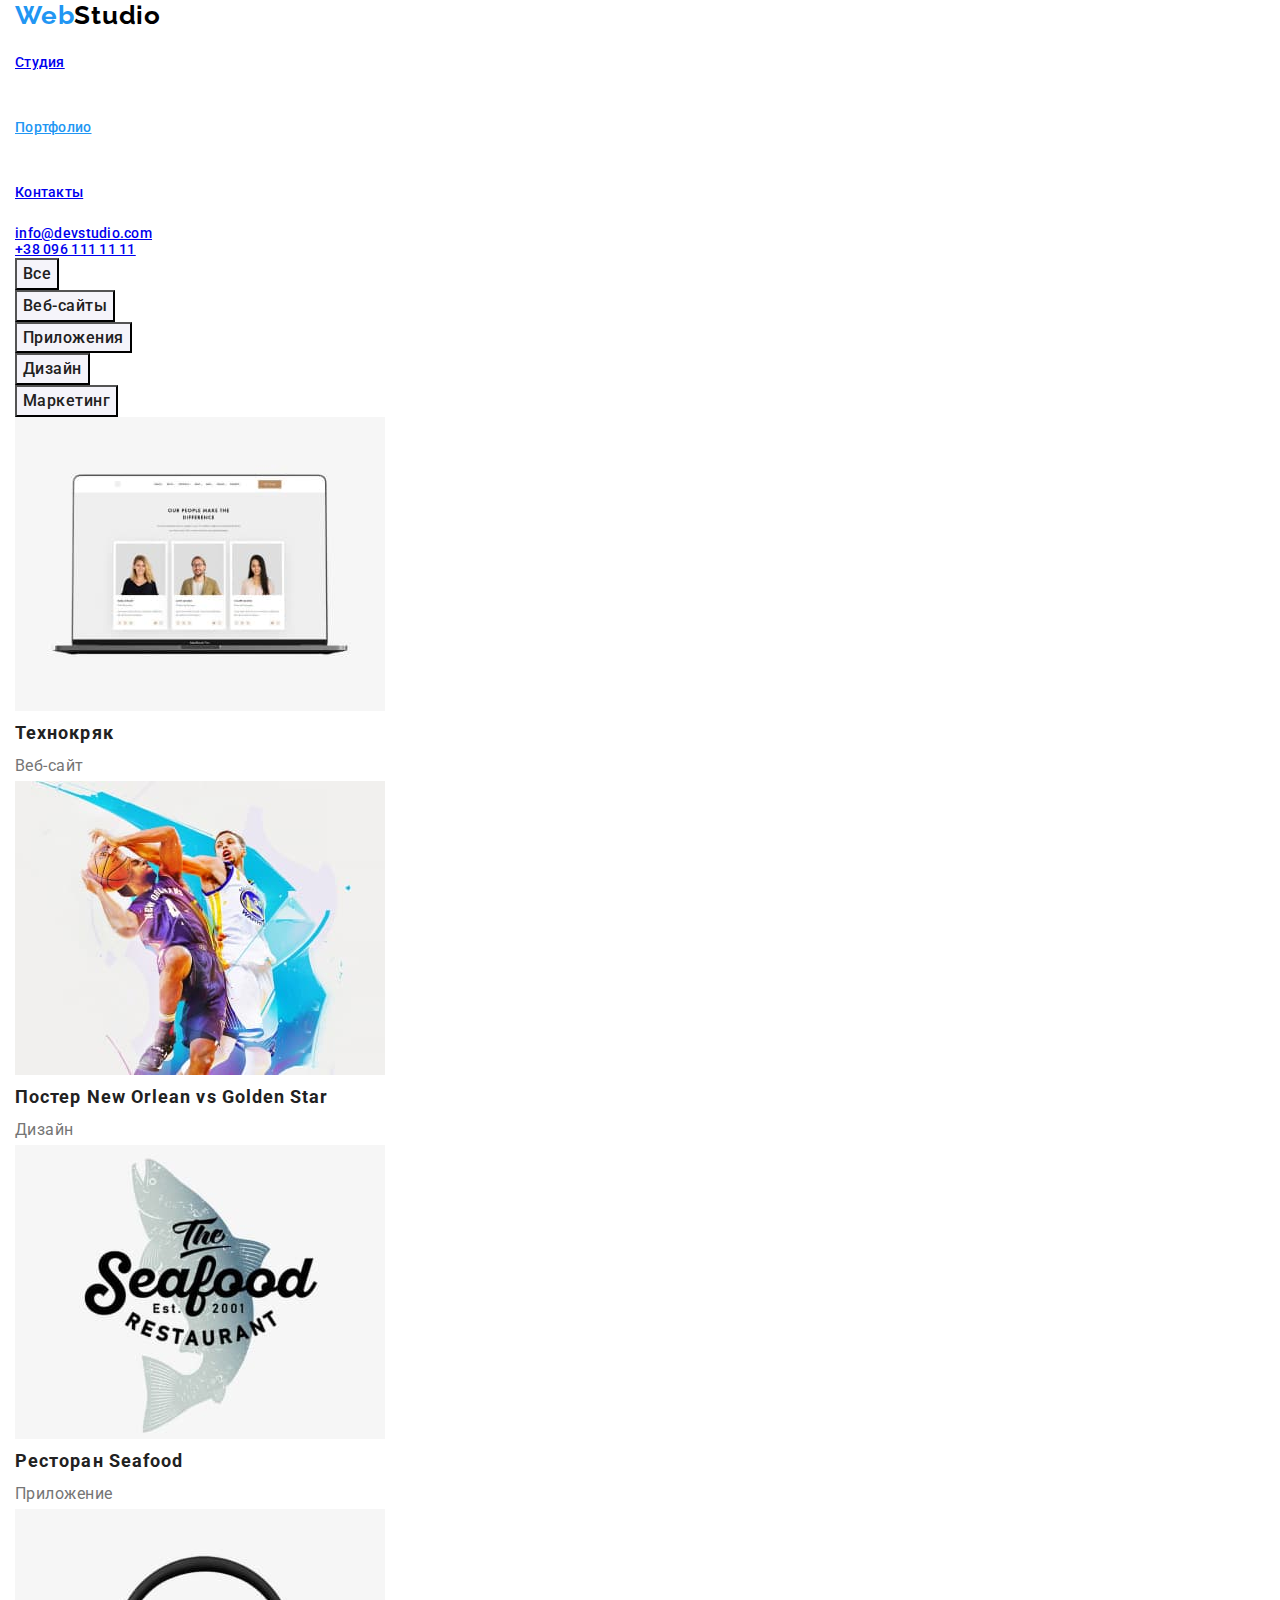
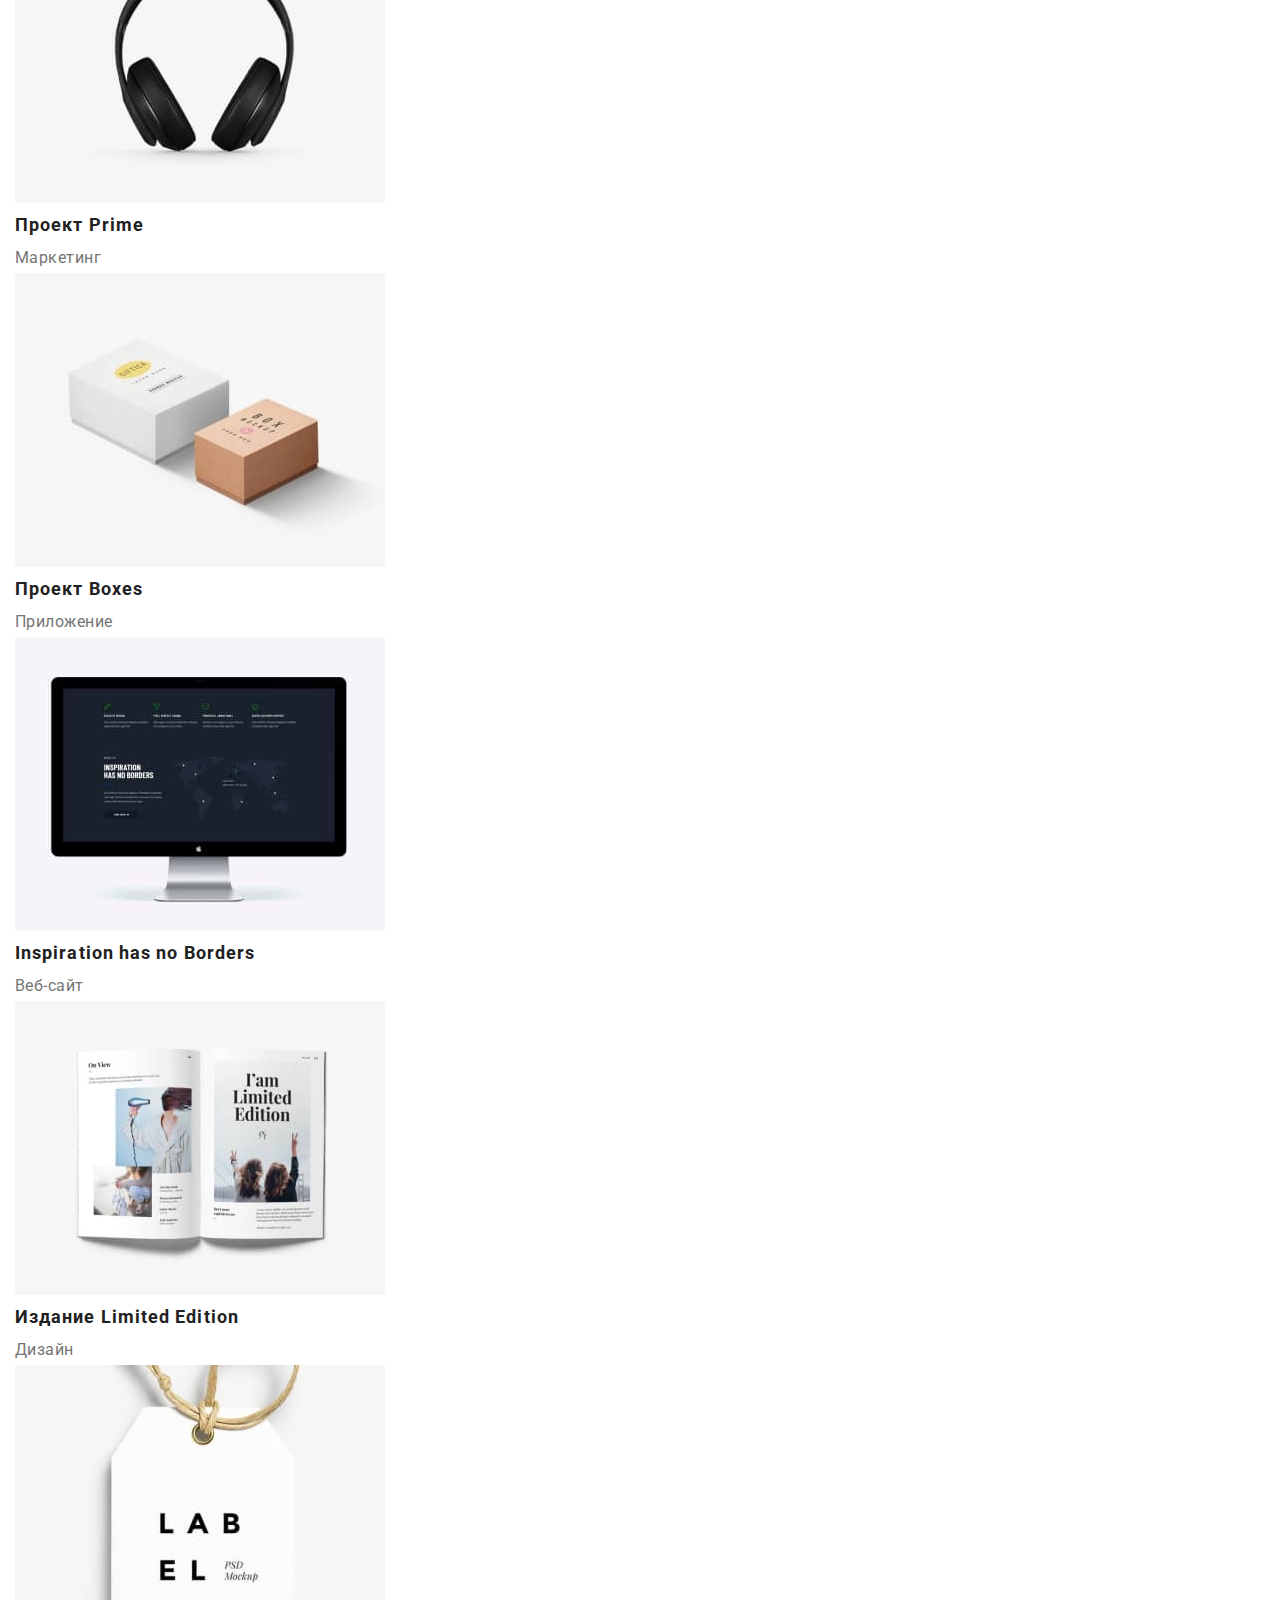
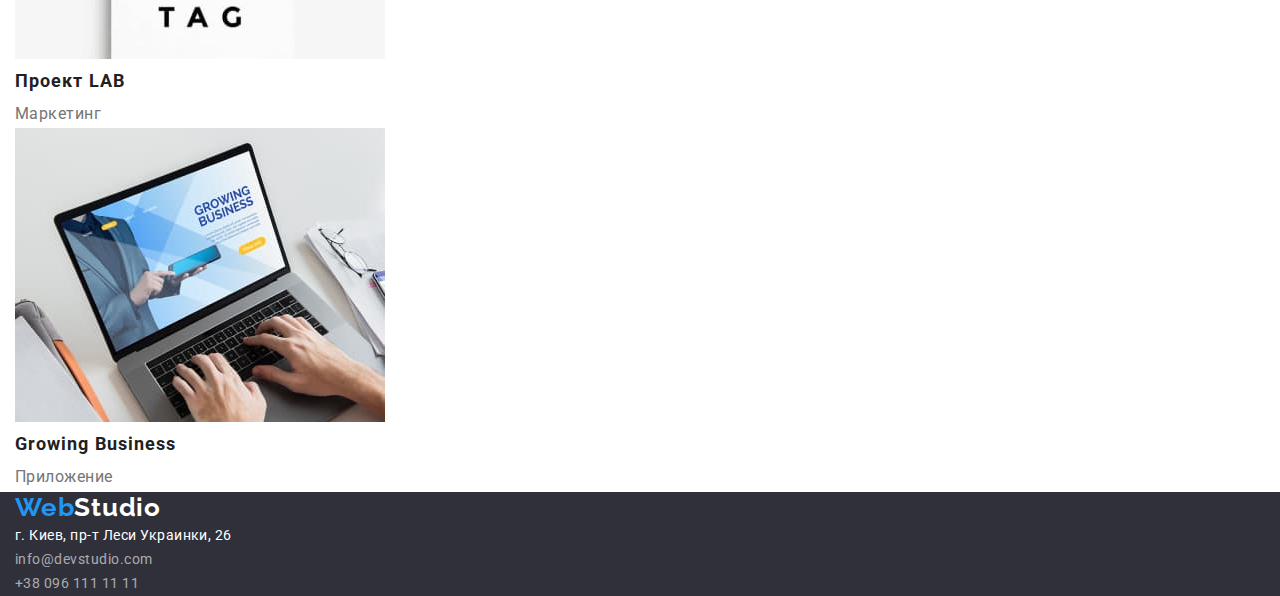
==== portfolio.html @ e5a917db "Початок" ====
<!DOCTYPE html>
<html lang="ru">

<head>
    <meta charset="UTF-8">
    <meta name="viewport" content="width=device-width, initial-scale=1.0">
    <title>Portfolio</title>
    <link rel="preconnect" href="https://fonts.gstatic.com">
    <link href="https://fonts.googleapis.com/css2?family=Raleway:wght@700&family=Roboto:wght@400;500;700;900&display=swap" 
          rel="stylesheet">
    <link rel="stylesheet" href="./css/normalize.css">
    <link rel="stylesheet" href="./css/main.css">
    <link rel="stylesheet" href="./css/style.css">
</head>

<body>
    <header>
        <div class="container">
            <nav>
                <a class="logo" href="./index.html">Web<span class="logo-black">Studio</span></a>
                <ul>
                    <li>
                        <a class="header-nav" href="./index.html">Студия</a>
                    </li>
                    <li>
                        <a class="header-nav current" href="./portfolio.html">Портфолио</a>
                    </li>
                    <li>
                        <a class="header-nav" href="#">Контакты</a>
                    </li>
                </ul>
            </nav>
            <ul>
                <li>
                    <a class="header-contacts" href="mailto:info@devstudio.com">info@devstudio.com</a>
                </li>
                <li>
                    <a class="header-contacts" href="tel:+380961111111">+38 096 111 11 11</a>
                </li>
            </ul>
        </div>
    </header>

    <main>
        <section>
            <div class="container">
                <h1 class="visually-hidden">Реалізовані проєкти</h1>
                <ul>
                    <li>
                        <button class="button-portfolio">Все</button>
                    </li>
                    <li>
                        <button class="button-portfolio">Веб-сайты</button>
                    </li>
                    <li>
                        <button class="button-portfolio">Приложения</button>
                    </li>
                    <li>
                        <button class="button-portfolio">Дизайн</button>
                    </li>
                    <li>
                        <button class="button-portfolio">Маркетинг</button>
                    </li>
                </ul>
                <ul class="projects">
                    <li>
                        <a href="#">
                            <img src="./images/portfolio-technokrjak.jpg" alt="Лептоп" width="370">
                            <h2>Технокряк</h2>
                            <p>Веб-сайт</p>
                        </a>
                    </li>
                    <li>
                        <a href="#">
                            <img src="./images/portfolio-poster.jpg" alt="Баскетболісти" width="370">
                            <h2>Постер New Orlean vs Golden Star</h2>
                            <p>Дизайн</p>
                        </a>
                    </li>
                    <li>
                        <a href="#">
                            <img src="./images/portfolio-restoran.jpg" alt="Ресторан" width="370">
                            <h2>Ресторан Seafood</h2>
                            <p>Приложение</p>
                        </a>
                    </li>
                    <li>
                        <a href="#">
                            <img src="./images/portfolio-prime.jpg" alt="Навушники" width="370">
                            <h2>Проект Prime</h2>
                            <p>Маркетинг</p>
                        </a>
                    </li>
                    <li>
                        <a href="#">
                            <img src="./images/portfolio-boxes.jpg" alt="Коробки" width="370">
                            <h2>Проект Boxes</h2>
                            <p>Приложение</p>
                        </a>
                    </li>
                    <li>
                        <a href="#">
                            <img src="./images/portfolio-inspiration.jpg" alt="Монітор" width="370">
                            <h2>Inspiration has no Borders</h2>
                            <p>Веб-сайт</p>
                        </a>
                    </li>
                    <li>
                        <a href="#">
                            <img src="./images/portfolio-limited.jpg" alt="Книга" width="370">
                            <h2>Издание Limited Edition</h2>
                            <p>Дизайн</p>
                        </a>
                    </li>
                    <li>
                        <a href="#">
                            <img src="./images/portfolio-LAB.jpg" alt="Бірка" width="370">
                            <h2>Проект LAB</h2>
                            <p>Маркетинг</p>
                        </a>
                    </li>
                    <li>
                        <a href="#">
                            <img src="./images/portfolio-growing.jpg" alt="Ноутбук" width="370">
                            <h2>Growing Business</h2>
                            <p>Приложение</p>
                        </a>
                    </li>
                </ul>
            </div>
        </section>
    </main>

    <footer>
        <div class="container">
            <a class="logo" href="./index.html">Web<span class="logo-white">Studio</span></a>
            <address>
                г. Киев, пр-т Леси Украинки, 26
                <ul>
                    <li>
                        <a class="footer-contacts" href="mailto:info@devstudio.com">info@devstudio.com</a>
                    </li>
                    <li>
                        <a class="footer-contacts" href="tel:+380961111111">+38 096 111 11 11</a>
                    </li>
                </ul>
            </address>
        </div>
    </footer>
    </body>
    
    </html>
---- css/main.css ----
:root {
  --white: #ffffff;
  --black: #000000;
  --blue: #2196f3;

  --black-text: #212121;
  --grey-text: #757575;
  --grey-text-op60: rgba(255, 255, 255, 0.6);

  --background-dark: #2f303a;
  --background-light: #f5f4fa;
}

body {
  background-color: var(--white);
  color: var(--black-text);

  font-family: "Roboto", sans-serif;
  letter-spacing: 0.03em;
}

h1 {
  color: var(--white);

  font-weight: 900;
  font-size: 44px;
  line-height: 1.36;
  text-align: center;
  letter-spacing: 0.06em;
  text-transform: uppercase;
  padding-top: 200px;
}

h2 {
  font-weight: 700;
  font-size: 36px;
  line-height: 1.17;
}

p {
  font-weight: 400;
  color: var(--grey-text);
}

header {
  font-weight: 500;
  font-size: 14px;
  line-height: 1.14;
  letter-spacing: 0.02em;
}

footer {
  background-color: var(--background-dark);
  color: var(--white);

  font-weight: 400;
  font-size: 14px;
  line-height: 1.71;
}

.logo {
  font-family: "Raleway", sans-serif;
  font-weight: 700;
  font-size: 26px;
  line-height: 1.19;
  letter-spacing: 0.03em;
  text-decoration: none;

  color: var(--blue);
}

.logo-white {
  color: var(--white);
}

.logo-black {
  color: var(--black);
}

.container,
.container-header,
.container-hero {
  width: 1200px;
  padding: 0 15px;
}

.container-header,
.activity,
.benefits,
.header-nav,
.list-nav,
.header-contacts {
  display: flex;
}

.header-nav {
  padding-top: 24px;
  padding-bottom: 25px;
}

.list-nav {
  margin-left: 93px;
}

.list-nav li {
  margin-right: 50px;
}

.list-nav li:last-child {
  margin-right: 0px;
}

.container-header,
.header-nav {
  justify-content: space-between;
  align-items: center;
}

.header-nav li a {
  text-decoration: none;
  color: inherit;
}

.header-nav li a:hover,
.header-nav li a:focus,
.header-contacts a:hover,
.header-contacts a:focus {
  color: var(--blue);
}

.header-contacts a {
  text-decoration: none;
  color: var(--grey-text);
}

.footer-contacts {
  text-decoration: none;
  color: var(--grey-text-op60);
}

.header-contacts li:last-child {
  margin-left: 50px;
}

.section-light {
  background-color: var(--background-light);
}

.section-dark {
  background-color: var(--background-dark);
  padding: 200 auto;
}

.container .logo {
  margin-top: 60px;
  margin-bottom: 20px;
}

.current {
  color: var(--blue);
}

.visually-hidden {
  position: absolute;
  width: 1px;
  height: 1px;
  margin: -1px;
  border: 0;
  padding: 0;
  white-space: nowrap;
  clip-path: inset(100%);
  clip: rect(0 0 0 0);
  overflow: hidden;
}
---- css/style.css ----
.button-index {
  background-color: var(--blue);
  color: var(--white);
  border-radius: 4px;

  display: inline-block;
  padding: 10px 32px;

  font-family: inherit;
  font-weight: 700;
  font-size: 16px;
  line-height: 1.87;
  letter-spacing: 0.06em;
  text-decoration: none;
  text-align: center;

  margin-top: 30px;
  margin-bottom: 200px;
}

.button-portfolio {
  background-color: var(--background-light);
  color: inherit;

  font-family: inherit;
  font-weight: 500;
  font-size: 16px;
  line-height: 1.62;
  letter-spacing: 0.03em;
}

.button-portfolio:hover,
.button-portfolio:focus {
  background-color: var(--blue);
  color: var(--white);
}

.benefits {
  margin-top: 94px;
  margin-bottom: 94px;
}

.benefits h3 {
  font-weight: 700;
  font-size: 14px;
  line-height: 1.14;
  text-transform: uppercase;
  margin-bottom: 10px;
}

.benefits p {
  font-size: 14px;
  line-height: 1.71;
}

.team h3 {
  font-weight: 500;
  font-size: 16px;
  line-height: 1.19;
}

.team p {
  font-size: 16px;
  line-height: 1.19;
}

.projects h2 {
  color: var(--black-text);
  font-size: 18px;
  line-height: 2;
  letter-spacing: 0.06em;
}

.projects p {
  font-size: 16px;
  line-height: 1.87;
}

.projects a {
  text-decoration: none;
}

.container-hero,
.container > h2 {
  text-align: center;
}

.container > h2 {
  margin-bottom: 50px;
}
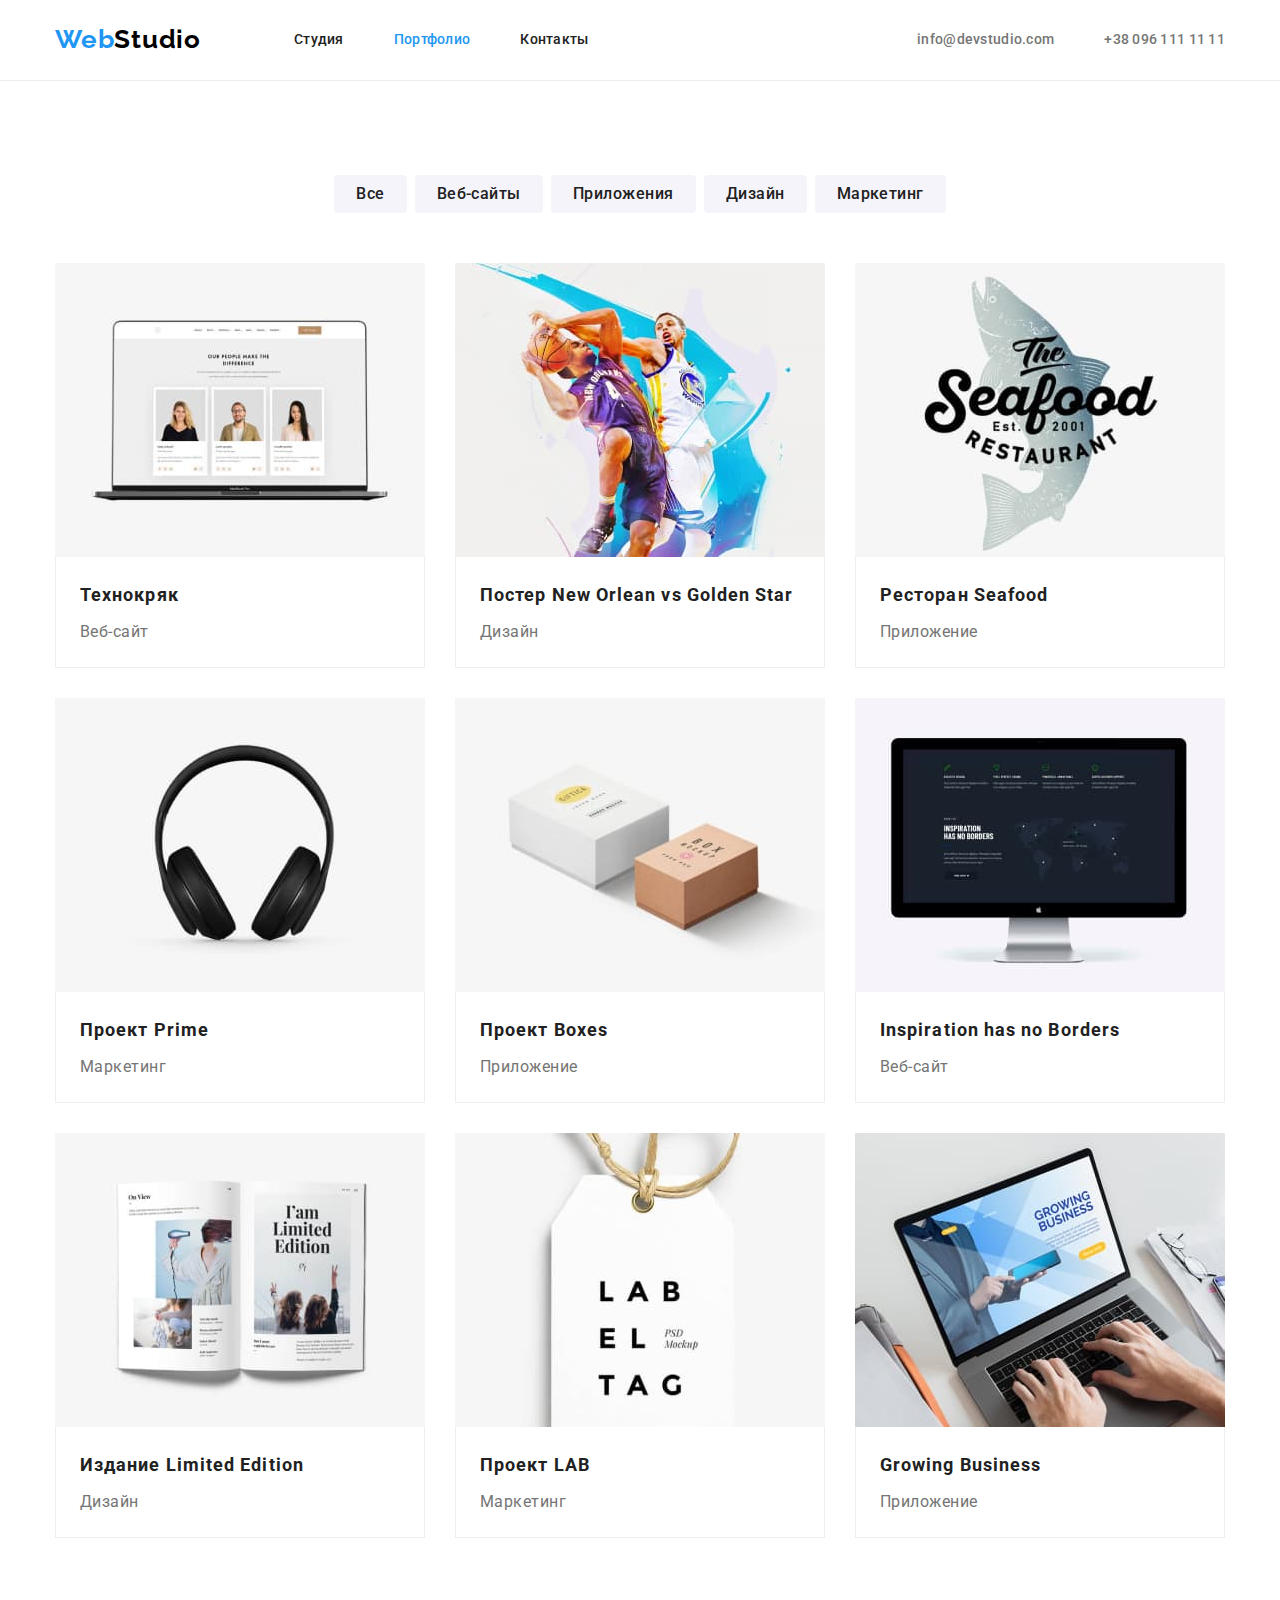
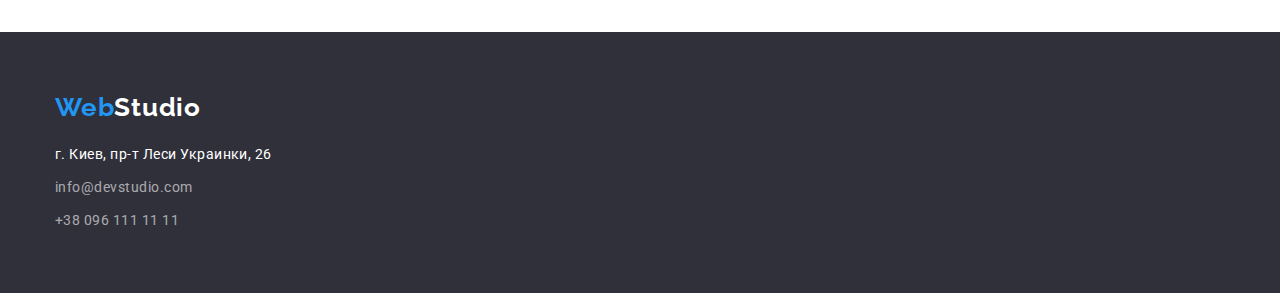
==== commit e16762fc: "Додає геометрію використовуючи Flexbox" ====
--- a/portfolio.html
+++ b/portfolio.html
@@ -16,28 +16,31 @@
 <body>
     <header>
         <div class="container">
-            <nav>
-                <a class="logo" href="./index.html">Web<span class="logo-black">Studio</span></a>
-                <ul>
-                    <li>
-                        <a class="header-nav" href="./index.html">Студия</a>
-                    </li>
-                    <li>
-                        <a class="header-nav current" href="./portfolio.html">Портфолио</a>
-                    </li>
-                    <li>
-                        <a class="header-nav" href="#">Контакты</a>
+            <div class="header">
+                <nav class="header-nav">
+                    <a class="logo" href="./index.html">Web<span class="logo-black">Studio</span></a>
+                    <ul class="list-nav">
+                        <li>
+                            <a href="./index.html">Студия</a>
+                        </li>
+                        <li>
+                            <a class="current" href="./portfolio.html">Портфолио</a>
+                        </li>
+                        <li>
+                            <a href="#">Контакты</a>
+                        </li>
+                    </ul>
+                </nav>
+    
+                <ul class="header-contacts">
+                    <li>
+                        <a href="mailto:info@devstudio.com">info@devstudio.com</a>
+                    </li>
+                    <li>
+                        <a href="tel:+380961111111">+38 096 111 11 11</a>
                     </li>
                 </ul>
-            </nav>
-            <ul>
-                <li>
-                    <a class="header-contacts" href="mailto:info@devstudio.com">info@devstudio.com</a>
-                </li>
-                <li>
-                    <a class="header-contacts" href="tel:+380961111111">+38 096 111 11 11</a>
-                </li>
-            </ul>
+            </div>
         </div>
     </header>
 
@@ -45,7 +48,7 @@
         <section>
             <div class="container">
                 <h1 class="visually-hidden">Реалізовані проєкти</h1>
-                <ul>
+                <ul class="button-list">
                     <li>
                         <button class="button-portfolio">Все</button>
                     </li>
@@ -62,68 +65,131 @@
                         <button class="button-portfolio">Маркетинг</button>
                     </li>
                 </ul>
+                
                 <ul class="projects">
-                    <li>
-                        <a href="#">
-                            <img src="./images/portfolio-technokrjak.jpg" alt="Лептоп" width="370">
-                            <h2>Технокряк</h2>
-                            <p>Веб-сайт</p>
-                        </a>
-                    </li>
-                    <li>
-                        <a href="#">
-                            <img src="./images/portfolio-poster.jpg" alt="Баскетболісти" width="370">
-                            <h2>Постер New Orlean vs Golden Star</h2>
-                            <p>Дизайн</p>
-                        </a>
-                    </li>
-                    <li>
-                        <a href="#">
-                            <img src="./images/portfolio-restoran.jpg" alt="Ресторан" width="370">
-                            <h2>Ресторан Seafood</h2>
-                            <p>Приложение</p>
-                        </a>
-                    </li>
-                    <li>
-                        <a href="#">
-                            <img src="./images/portfolio-prime.jpg" alt="Навушники" width="370">
-                            <h2>Проект Prime</h2>
-                            <p>Маркетинг</p>
-                        </a>
-                    </li>
-                    <li>
-                        <a href="#">
-                            <img src="./images/portfolio-boxes.jpg" alt="Коробки" width="370">
-                            <h2>Проект Boxes</h2>
-                            <p>Приложение</p>
-                        </a>
-                    </li>
-                    <li>
-                        <a href="#">
-                            <img src="./images/portfolio-inspiration.jpg" alt="Монітор" width="370">
-                            <h2>Inspiration has no Borders</h2>
-                            <p>Веб-сайт</p>
-                        </a>
-                    </li>
-                    <li>
-                        <a href="#">
-                            <img src="./images/portfolio-limited.jpg" alt="Книга" width="370">
-                            <h2>Издание Limited Edition</h2>
-                            <p>Дизайн</p>
-                        </a>
-                    </li>
-                    <li>
-                        <a href="#">
-                            <img src="./images/portfolio-LAB.jpg" alt="Бірка" width="370">
-                            <h2>Проект LAB</h2>
-                            <p>Маркетинг</p>
-                        </a>
-                    </li>
-                    <li>
-                        <a href="#">
-                            <img src="./images/portfolio-growing.jpg" alt="Ноутбук" width="370">
-                            <h2>Growing Business</h2>
-                            <p>Приложение</p>
+                    <li class="project-item">
+                        <a href="#">
+                            <article class="project-card">
+                                <div class="project-thumb">
+                                    <img src="./images/portfolio-technokrjak.jpg" alt="Лептоп" width="370">
+                                    <div class="project-description">
+                                        <h2>Технокряк</h2>
+                                        <p>Веб-сайт</p>
+                                    </div>
+                                </div>
+                            </article>
+                        </a>
+                    </li>
+
+                    <li class="project-item">
+                        <a href="#">
+                            <article class="project-card">
+                                <div class="project-thumb">
+                                    <img src="./images/portfolio-poster.jpg" alt="Баскетболісти" width="370">
+                                    <div class="project-description">
+                                        <h2>Постер New Orlean vs Golden Star</h2>
+                                        <p>Дизайн</p>
+                                    </div>
+                                </div>
+                            </article>
+                        </a>
+                    </li>
+
+                    <li class="project-item">
+                        <a href="#">
+                            <article class="project-card">
+                                <div class="project-thumb">
+                                    <img src="./images/portfolio-restoran.jpg" alt="Ресторан" width="370">
+                                    <div class="project-description">
+                                        <h2>Ресторан Seafood</h2>
+                                        <p>Приложение</p>
+                                    </div>
+                                </div>
+                            </article>
+                        </a>
+                    </li>
+
+                    <li class="project-item">
+                        <a href="#">
+                            <article class="project-card">
+                                <div class="project-thumb">
+                                    <img src="./images/portfolio-prime.jpg" alt="Навушники" width="370">
+                                    <div class="project-description">
+                                        <h2>Проект Prime</h2>
+                                        <p>Маркетинг</p>
+                                    </div>
+                                </div>
+                            </article>
+                        </a>
+                    </li>
+
+                    <li class="project-item">
+                        <a href="#">
+                            <article class="project-card">
+                                <div class="project-thumb">
+                                    <img src="./images/portfolio-boxes.jpg" alt="Коробки" width="370">
+                                    <div class="project-description">
+                                        <h2>Проект Boxes</h2>
+                                        <p>Приложение</p>
+                                    </div>
+                                </div>
+                            </article>
+                        </a>
+                    </li>
+
+                    <li class="project-item">
+                        <a href="#">
+                            <article class="project-card">
+                                <div class="project-thumb">
+                                    <img src="./images/portfolio-inspiration.jpg" alt="Монітор" width="370">
+                                    <div class="project-description">
+                                        <h2>Inspiration has no Borders</h2>
+                                        <p>Веб-сайт</p>
+                                    </div>
+                                </div>
+                            </article>
+                        </a>
+                    </li>
+
+                    <li class="project-item">
+                        <a href="#">
+                            <article class="project-card">
+                                <div class="project-thumb">
+                                    <img src="./images/portfolio-limited.jpg" alt="Книга" width="370">
+                                    <div class="project-description">
+                                        <h2>Издание Limited Edition</h2>
+                                        <p>Дизайн</p>
+                                    </div>
+                                </div>
+                            </article>
+                        </a>
+                    </li>
+
+                    <li class="project-item">
+                        <a href="#">
+                            <article class="project-card">
+                                <div class="project-thumb">
+                                    <img src="./images/portfolio-LAB.jpg" alt="Бірка" width="370">
+                                    <div class="project-description">
+                                        <h2>Проект LAB</h2>
+                                        <p>Маркетинг</p>
+                                    </div>
+                                </div>
+                            </article>
+                        </a>
+                    </li>
+
+                    <li class="project-item">
+                        <a href="#">
+                            <article class="project-card">
+                                <div class="project-thumb">
+                                    <img src="./images/portfolio-growing.jpg" alt="Ноутбук" width="370">
+                                    <div class="project-description">
+                                        <h2>Growing Business</h2>
+                                        <p>Приложение</p>
+                                    </div>
+                                </div>
+                            </article>
                         </a>
                     </li>
                 </ul>
@@ -133,20 +199,22 @@
 
     <footer>
         <div class="container">
-            <a class="logo" href="./index.html">Web<span class="logo-white">Studio</span></a>
-            <address>
-                г. Киев, пр-т Леси Украинки, 26
-                <ul>
-                    <li>
-                        <a class="footer-contacts" href="mailto:info@devstudio.com">info@devstudio.com</a>
-                    </li>
-                    <li>
-                        <a class="footer-contacts" href="tel:+380961111111">+38 096 111 11 11</a>
-                    </li>
-                </ul>
-            </address>
+            <div class="footer">
+                <a class="logo" href="./index.html">Web<span class="logo-white">Studio</span></a>
+                <address>
+                    г. Киев, пр-т Леси Украинки, 26
+                    <ul>
+                        <li>
+                            <a class="footer-contacts" href="mailto:info@devstudio.com">info@devstudio.com</a>
+                        </li>
+                        <li>
+                            <a class="footer-contacts" href="tel:+380961111111">+38 096 111 11 11</a>
+                        </li>
+                    </ul>
+                </address>
+            </div>
         </div>
     </footer>
-    </body>
-    
-    </html>+</body>
+        
+</html>--- a/css/main.css
+++ b/css/main.css
@@ -9,6 +9,19 @@
 
   --background-dark: #2f303a;
   --background-light: #f5f4fa;
+
+  --border-color-header: #ececec;
+  --border-color-project: #eeeeee;
+}
+
+html {
+  box-sizing: border-box;
+}
+
+*,
+*::before,
+*::after {
+  box-sizing: inherit;
 }
 
 body {
@@ -42,11 +55,17 @@
   color: var(--grey-text);
 }
 
+img {
+  display: block;
+  max-width: 100%;
+}
+
 header {
   font-weight: 500;
   font-size: 14px;
   line-height: 1.14;
   letter-spacing: 0.02em;
+  border-bottom: 1px solid var(--border-color-header);
 }
 
 footer {
@@ -57,6 +76,8 @@
   font-size: 14px;
   line-height: 1.71;
 }
+
+/* Стилі для лого */
 
 .logo {
   font-family: "Raleway", sans-serif;
@@ -77,25 +98,31 @@
   color: var(--black);
 }
 
-.container,
-.container-header,
-.container-hero {
+/* Стилі загальних контейнерів */
+
+.container {
   width: 1200px;
   padding: 0 15px;
-}
-
-.container-header,
+  margin-right: auto;
+  margin-left: auto;
+}
+
+.header,
 .activity,
 .benefits,
 .header-nav,
 .list-nav,
-.header-contacts {
+.team,
+.header-contacts,
+.button-list,
+.projects {
   display: flex;
 }
 
-.header-nav {
-  padding-top: 24px;
-  padding-bottom: 25px;
+/* Стилі для хедера */
+
+.header {
+  justify-content: space-between;
 }
 
 .list-nav {
@@ -110,13 +137,18 @@
   margin-right: 0px;
 }
 
-.container-header,
+.header,
 .header-nav {
-  justify-content: space-between;
   align-items: center;
 }
 
+.header-nav .logo {
+  padding: 24px 0 25px;
+}
+
 .header-nav li a {
+  display: inline-block;
+  padding: 17px 0px;
   text-decoration: none;
   color: inherit;
 }
@@ -129,18 +161,41 @@
 }
 
 .header-contacts a {
+  display: inline-block;
+  padding: 17px 0px;
   text-decoration: none;
   color: var(--grey-text);
 }
 
+.header-contacts li:not(:last-child) {
+  margin-right: 50px;
+}
+
+/* Стилі Футера */
+
+.footer {
+  padding-top: 60px;
+  padding-bottom: 60px;
+}
+
+.footer address {
+  margin-top: 20px;
+}
+
+.footer ul {
+  margin-top: 9px;
+}
+
+.footer ul :not(:first-child) {
+  margin-top: 9px;
+}
+
 .footer-contacts {
   text-decoration: none;
   color: var(--grey-text-op60);
 }
 
-.header-contacts li:last-child {
-  margin-left: 50px;
-}
+/* Додаткові стилі */
 
 .section-light {
   background-color: var(--background-light);
@@ -148,15 +203,9 @@
 
 .section-dark {
   background-color: var(--background-dark);
-  padding: 200 auto;
-}
-
-.container .logo {
-  margin-top: 60px;
-  margin-bottom: 20px;
-}
-
-.current {
+}
+
+.list-nav .current {
   color: var(--blue);
 }
 
--- a/css/style.css
+++ b/css/style.css
@@ -1,10 +1,19 @@
+/* Секція героя */
+
+.hero,
+.container > h2 {
+  text-align: center;
+}
+
+.container > h2 {
+  padding-top: 94px;
+  margin-bottom: 50px;
+}
+
 .button-index {
   background-color: var(--blue);
   color: var(--white);
   border-radius: 4px;
-
-  display: inline-block;
-  padding: 10px 32px;
 
   font-family: inherit;
   font-weight: 700;
@@ -14,30 +23,19 @@
   text-decoration: none;
   text-align: center;
 
+  display: inline-block;
+  padding: 10px 32px;
   margin-top: 30px;
   margin-bottom: 200px;
 }
 
-.button-portfolio {
-  background-color: var(--background-light);
-  color: inherit;
-
-  font-family: inherit;
-  font-weight: 500;
-  font-size: 16px;
-  line-height: 1.62;
-  letter-spacing: 0.03em;
-}
-
-.button-portfolio:hover,
-.button-portfolio:focus {
-  background-color: var(--blue);
-  color: var(--white);
-}
+/* Наші переваги */
 
 .benefits {
-  margin-top: 94px;
-  margin-bottom: 94px;
+  flex-wrap: wrap;
+
+  padding-top: 94px;
+  margin-left: -30px;
 }
 
 .benefits h3 {
@@ -53,16 +51,89 @@
   line-height: 1.71;
 }
 
+.benefits-item {
+  flex-basis: calc(100% / 4 - 30px);
+  margin-left: 30px;
+}
+
+/* Наша діяльність */
+
+.activity {
+  justify-content: space-between;
+  padding-bottom: 94px;
+}
+
+/* Наша команда */
+
+.team {
+  flex-wrap: wrap;
+  margin-left: -30px;
+  padding-bottom: 94px;
+}
+
 .team h3 {
   font-weight: 500;
   font-size: 16px;
   line-height: 1.19;
+  margin-bottom: 10px;
 }
 
 .team p {
   font-size: 16px;
   line-height: 1.19;
 }
+
+.team-item {
+  background-color: var(--white);
+  flex-basis: calc(100% / 4 - 30px);
+  margin-left: 30px;
+  border-radius: 0 0 4px 4px;
+}
+
+.team-description {
+  text-align: center;
+  padding-top: 30px;
+  padding-bottom: 30px;
+}
+
+/* Кнопки портфоліо */
+
+.button-portfolio {
+  background-color: var(--background-light);
+  color: inherit;
+  padding: 6px 22px;
+  border-radius: 4px;
+  border-width: 0;
+
+  font-family: inherit;
+  font-weight: 500;
+  font-size: 16px;
+  line-height: 1.62;
+  letter-spacing: 0.03em;
+}
+
+.button-portfolio:hover,
+.button-portfolio:focus {
+  background-color: var(--blue);
+  color: var(--white);
+  border-color: var(--blue);
+}
+
+.button-list {
+  justify-content: center;
+  padding-top: 94px;
+  padding-bottom: 50px;
+}
+
+.button-list li {
+  margin-right: 8px;
+}
+
+.button-list :last-child {
+  margin-right: 0px;
+}
+
+/* Проекти портфоліо */
 
 .projects h2 {
   color: var(--black-text);
@@ -80,11 +151,26 @@
   text-decoration: none;
 }
 
-.container-hero,
-.container > h2 {
-  text-align: center;
+.projects {
+  flex-wrap: wrap;
+  margin-top: -30px;
+  margin-left: -30px;
+  padding-bottom: 94px;
 }
 
-.container > h2 {
-  margin-bottom: 50px;
+.project-item {
+  flex-basis: calc(100% / 3 - 30px);
+  margin-top: 30px;
+  margin-left: 30px;
 }
+
+.project-description {
+  padding: 20px 24px;
+  border-bottom: 1px solid var(--border-color-project);
+  border-left: 1px solid var(--border-color-project);
+  border-right: 1px solid var(--border-color-project);
+}
+
+.project-description p {
+  margin-top: 4px;
+}
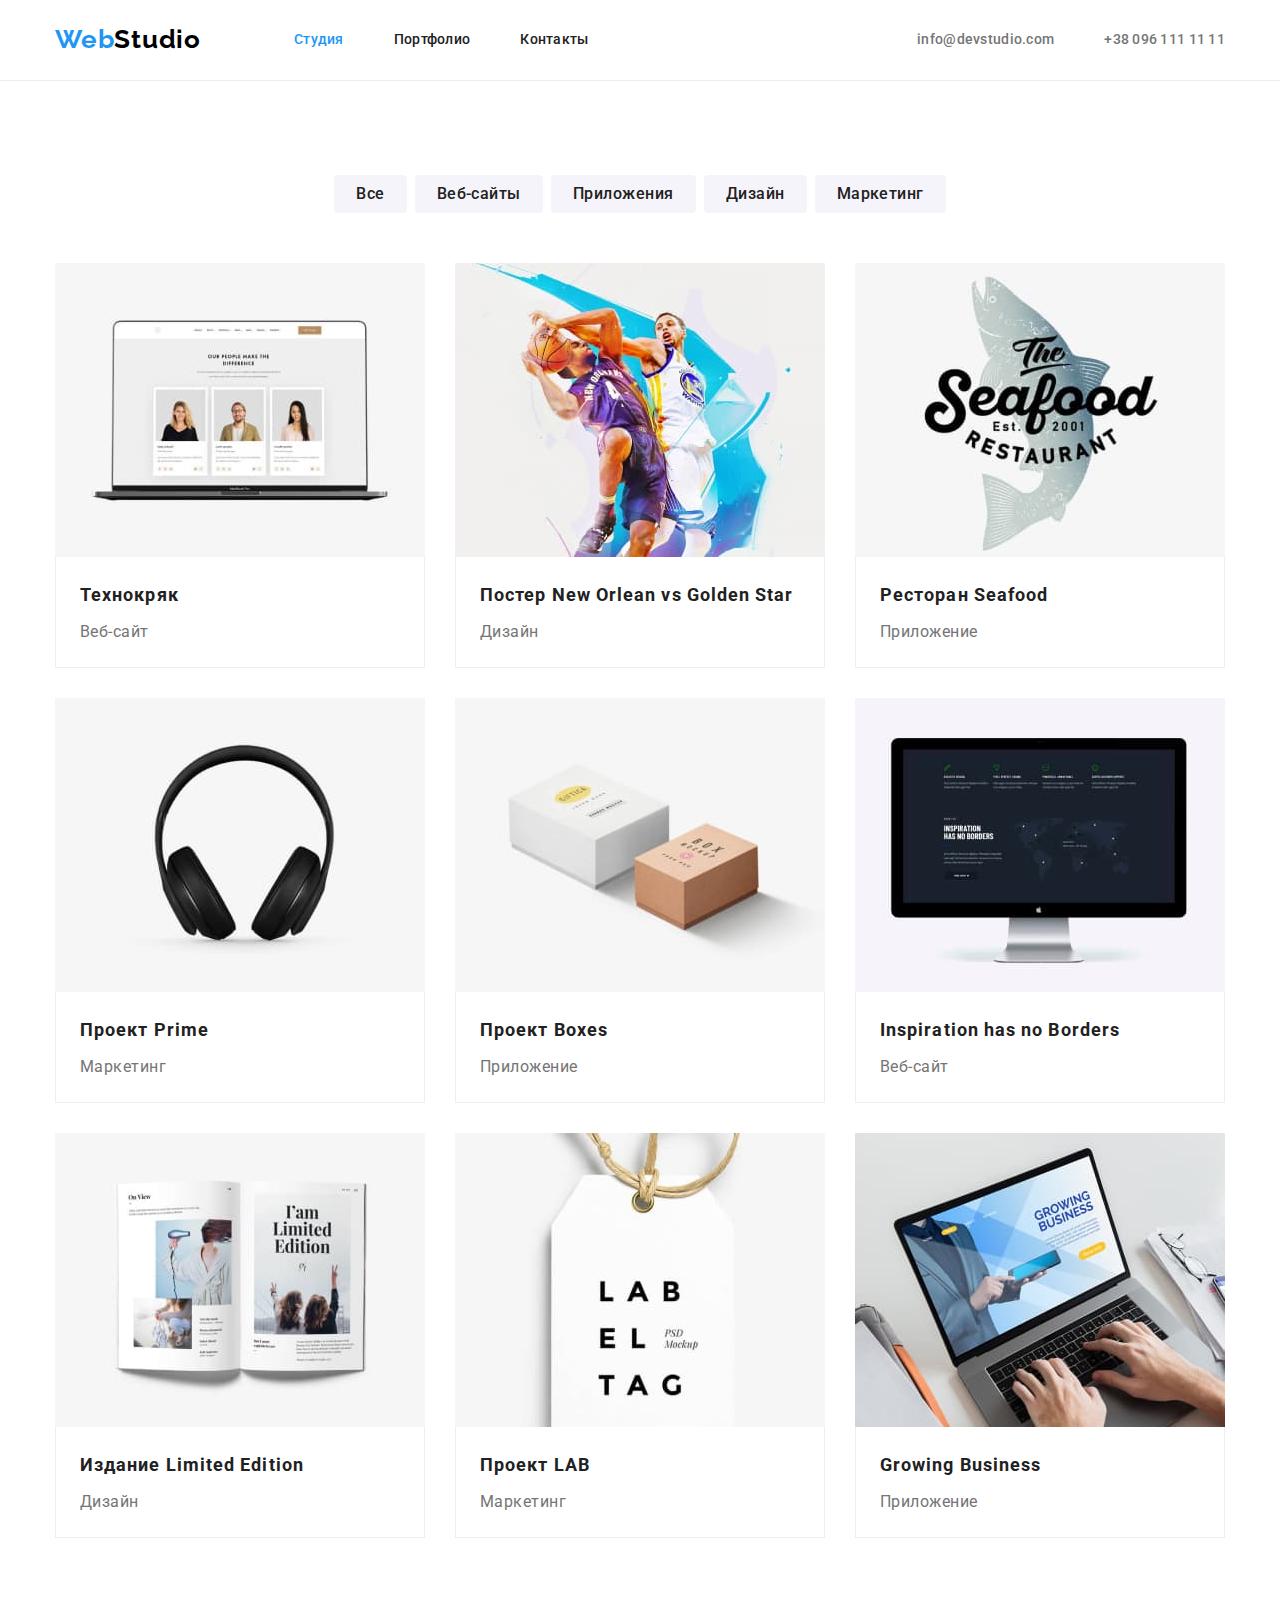
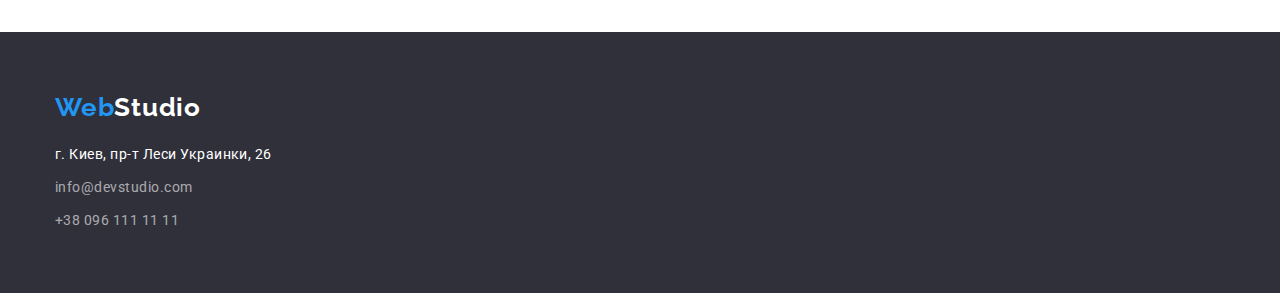
==== commit 33d3fd4b: "Вніс правки (червоні) ментора" ====
--- a/portfolio.html
+++ b/portfolio.html
@@ -16,31 +16,29 @@
 <body>
     <header>
         <div class="container">
-            <div class="header">
-                <nav class="header-nav">
-                    <a class="logo" href="./index.html">Web<span class="logo-black">Studio</span></a>
-                    <ul class="list-nav">
-                        <li>
-                            <a href="./index.html">Студия</a>
-                        </li>
-                        <li>
-                            <a class="current" href="./portfolio.html">Портфолио</a>
-                        </li>
-                        <li>
-                            <a href="#">Контакты</a>
-                        </li>
-                    </ul>
-                </nav>
+            <nav class="header-nav">
+                <a class="logo" href="./index.html">Web<span class="logo-black">Studio</span></a>
+                <ul class="list-nav">
+                    <li>
+                        <a class="current" href="./index.html">Студия</a>
+                    </li>
+                    <li>
+                        <a href="./portfolio.html">Портфолио</a>
+                    </li>
+                    <li>
+                        <a href="#">Контакты</a>
+                    </li>
+                </ul>
+            </nav>
     
-                <ul class="header-contacts">
-                    <li>
-                        <a href="mailto:info@devstudio.com">info@devstudio.com</a>
-                    </li>
-                    <li>
-                        <a href="tel:+380961111111">+38 096 111 11 11</a>
-                    </li>
-                </ul>
-            </div>
+            <ul class="header-contacts">
+                <li>
+                    <a href="mailto:info@devstudio.com">info@devstudio.com</a>
+                </li>
+                <li>
+                    <a href="tel:+380961111111">+38 096 111 11 11</a>
+                </li>
+            </ul>
         </div>
     </header>
 
@@ -199,20 +197,18 @@
 
     <footer>
         <div class="container">
-            <div class="footer">
-                <a class="logo" href="./index.html">Web<span class="logo-white">Studio</span></a>
-                <address>
-                    г. Киев, пр-т Леси Украинки, 26
-                    <ul>
-                        <li>
-                            <a class="footer-contacts" href="mailto:info@devstudio.com">info@devstudio.com</a>
-                        </li>
-                        <li>
-                            <a class="footer-contacts" href="tel:+380961111111">+38 096 111 11 11</a>
-                        </li>
-                    </ul>
-                </address>
-            </div>
+            <a class="logo" href="./index.html">Web<span class="logo-white">Studio</span></a>
+            <address>
+                г. Киев, пр-т Леси Украинки, 26
+                <ul>
+                    <li>
+                        <a class="footer-contacts" href="mailto:info@devstudio.com">info@devstudio.com</a>
+                    </li>
+                    <li>
+                        <a class="footer-contacts" href="tel:+380961111111">+38 096 111 11 11</a>
+                    </li>
+                </ul>
+            </address>
         </div>
     </footer>
 </body>
--- a/css/main.css
+++ b/css/main.css
@@ -1,7 +1,7 @@
 :root {
   --white: #ffffff;
   --black: #000000;
-  --blue: #2196f3;
+  --accent: #2196f3;
 
   --black-text: #212121;
   --grey-text: #757575;
@@ -41,7 +41,6 @@
   text-align: center;
   letter-spacing: 0.06em;
   text-transform: uppercase;
-  padding-top: 200px;
 }
 
 h2 {
@@ -72,9 +71,16 @@
   background-color: var(--background-dark);
   color: var(--white);
 
+  padding-top: 60px;
+  padding-bottom: 60px;
+
   font-weight: 400;
   font-size: 14px;
   line-height: 1.71;
+}
+
+section {
+  padding: 94px 0;
 }
 
 /* Стилі для лого */
@@ -87,7 +93,7 @@
   letter-spacing: 0.03em;
   text-decoration: none;
 
-  color: var(--blue);
+  color: var(--accent);
 }
 
 .logo-white {
@@ -107,13 +113,12 @@
   margin-left: auto;
 }
 
-.header,
-.activity,
-.benefits,
 .header-nav,
 .list-nav,
+.header-contacts,
+.benefits,
+.activity,
 .team,
-.header-contacts,
 .button-list,
 .projects {
   display: flex;
@@ -121,8 +126,15 @@
 
 /* Стилі для хедера */
 
-.header {
+header .container {
+  display: flex;
   justify-content: space-between;
+  align-items: center;
+}
+
+header,
+.header-nav {
+  align-items: center;
 }
 
 .list-nav {
@@ -137,9 +149,8 @@
   margin-right: 0px;
 }
 
-.header,
-.header-nav {
-  align-items: center;
+.list-nav .current {
+  color: var(--accent);
 }
 
 .header-nav .logo {
@@ -157,7 +168,7 @@
 .header-nav li a:focus,
 .header-contacts a:hover,
 .header-contacts a:focus {
-  color: var(--blue);
+  color: var(--accent);
 }
 
 .header-contacts a {
@@ -173,20 +184,15 @@
 
 /* Стилі Футера */
 
-.footer {
-  padding-top: 60px;
-  padding-bottom: 60px;
-}
-
-.footer address {
+footer address {
   margin-top: 20px;
 }
 
-.footer ul {
+footer ul {
   margin-top: 9px;
 }
 
-.footer ul :not(:first-child) {
+footer ul :not(:first-child) {
   margin-top: 9px;
 }
 
@@ -196,18 +202,6 @@
 }
 
 /* Додаткові стилі */
-
-.section-light {
-  background-color: var(--background-light);
-}
-
-.section-dark {
-  background-color: var(--background-dark);
-}
-
-.list-nav .current {
-  color: var(--blue);
-}
 
 .visually-hidden {
   position: absolute;
--- a/css/style.css
+++ b/css/style.css
@@ -1,17 +1,23 @@
 /* Секція героя */
 
-.hero,
-.container > h2 {
-  text-align: center;
+.section-hero {
+  background-color: var(--background-dark);
+  padding: 200px 0;
 }
 
-.container > h2 {
-  padding-top: 94px;
-  margin-bottom: 50px;
+.section-hero h1 {
+  width: 700px;
+  display: inline-block;
+}
+
+.section-hero .container {
+  display: flex;
+  flex-direction: column;
+  align-items: center;
 }
 
 .button-index {
-  background-color: var(--blue);
+  background-color: var(--accent);
   color: var(--white);
   border-radius: 4px;
 
@@ -26,15 +32,16 @@
   display: inline-block;
   padding: 10px 32px;
   margin-top: 30px;
-  margin-bottom: 200px;
 }
 
 /* Наші переваги */
 
+.section-benefits {
+  padding-bottom: 0;
+}
+
 .benefits {
   flex-wrap: wrap;
-
-  padding-top: 94px;
   margin-left: -30px;
 }
 
@@ -58,17 +65,24 @@
 
 /* Наша діяльність */
 
+.container > h2 {
+  text-align: center;
+  margin-bottom: 50px;
+}
+
 .activity {
   justify-content: space-between;
-  padding-bottom: 94px;
 }
 
 /* Наша команда */
 
+.section-team {
+  background-color: var(--background-light);
+}
+
 .team {
   flex-wrap: wrap;
   margin-left: -30px;
-  padding-bottom: 94px;
 }
 
 .team h3 {
@@ -92,8 +106,7 @@
 
 .team-description {
   text-align: center;
-  padding-top: 30px;
-  padding-bottom: 30px;
+  padding: 30px 15px;
 }
 
 /* Кнопки портфоліо */
@@ -114,15 +127,14 @@
 
 .button-portfolio:hover,
 .button-portfolio:focus {
-  background-color: var(--blue);
+  background-color: var(--accent);
   color: var(--white);
-  border-color: var(--blue);
+  border-color: var(--accent);
 }
 
 .button-list {
   justify-content: center;
-  padding-top: 94px;
-  padding-bottom: 50px;
+  margin-bottom: 50px;
 }
 
 .button-list li {
@@ -155,7 +167,6 @@
   flex-wrap: wrap;
   margin-top: -30px;
   margin-left: -30px;
-  padding-bottom: 94px;
 }
 
 .project-item {
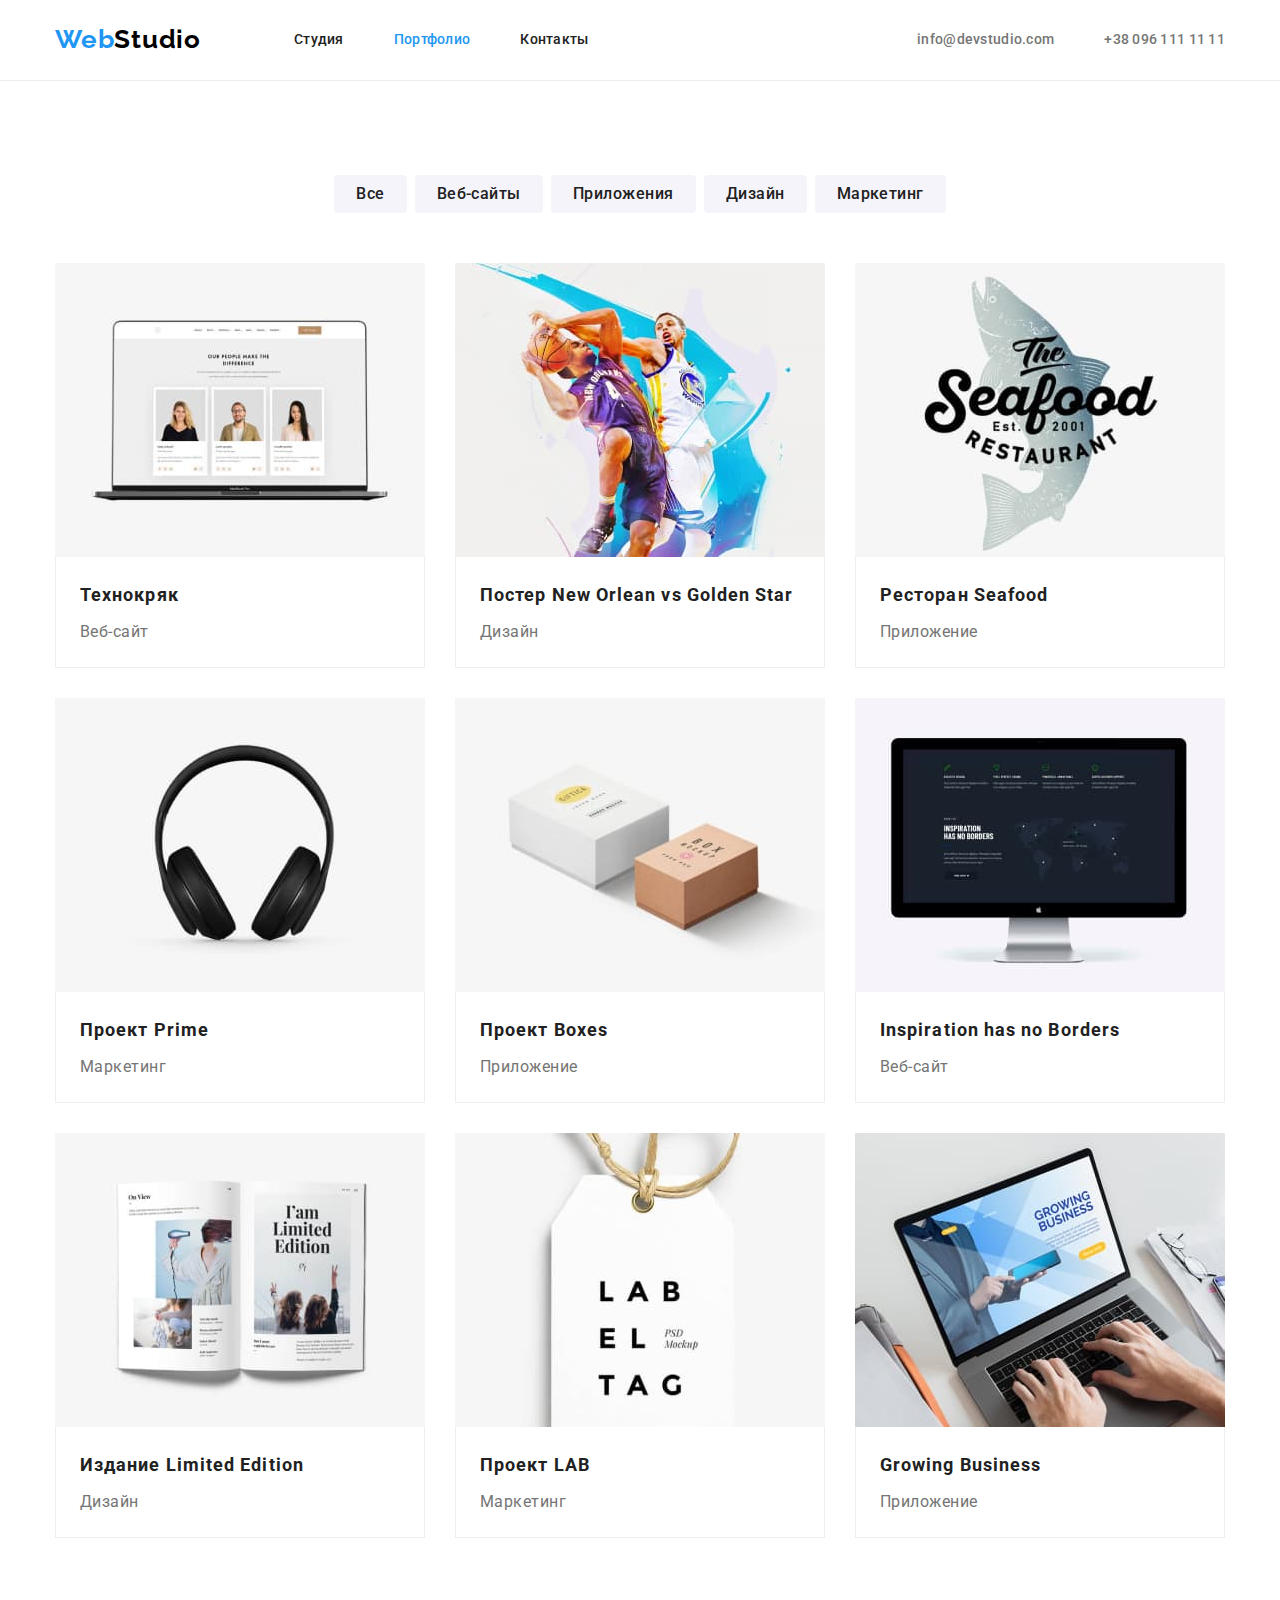
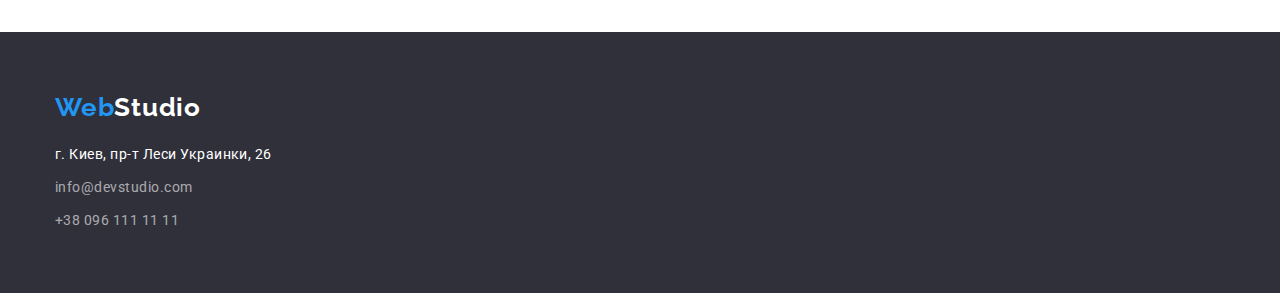
==== commit 83529ca4: "Додає всі правки ментора" ====
--- a/portfolio.html
+++ b/portfolio.html
@@ -20,10 +20,10 @@
                 <a class="logo" href="./index.html">Web<span class="logo-black">Studio</span></a>
                 <ul class="list-nav">
                     <li>
-                        <a class="current" href="./index.html">Студия</a>
+                        <a href="./index.html">Студия</a>
                     </li>
                     <li>
-                        <a href="./portfolio.html">Портфолио</a>
+                        <a class="current" href="./portfolio.html">Портфолио</a>
                     </li>
                     <li>
                         <a href="#">Контакты</a>
@@ -67,127 +67,91 @@
                 <ul class="projects">
                     <li class="project-item">
                         <a href="#">
-                            <article class="project-card">
-                                <div class="project-thumb">
-                                    <img src="./images/portfolio-technokrjak.jpg" alt="Лептоп" width="370">
-                                    <div class="project-description">
-                                        <h2>Технокряк</h2>
-                                        <p>Веб-сайт</p>
-                                    </div>
-                                </div>
-                            </article>
+                            <img src="./images/portfolio-technokrjak.jpg" alt="Лептоп" width="370">
+                            <div class="project-description">
+                                <h2>Технокряк</h2>
+                                <p>Веб-сайт</p>
+                            </div>
                         </a>
                     </li>
 
                     <li class="project-item">
                         <a href="#">
-                            <article class="project-card">
-                                <div class="project-thumb">
-                                    <img src="./images/portfolio-poster.jpg" alt="Баскетболісти" width="370">
-                                    <div class="project-description">
-                                        <h2>Постер New Orlean vs Golden Star</h2>
-                                        <p>Дизайн</p>
-                                    </div>
-                                </div>
-                            </article>
+                            <img src="./images/portfolio-poster.jpg" alt="Баскетболісти" width="370">
+                            <div class="project-description">
+                                <h2>Постер New Orlean vs Golden Star</h2>
+                                <p>Дизайн</p>
+                            </div>
                         </a>
                     </li>
 
                     <li class="project-item">
                         <a href="#">
-                            <article class="project-card">
-                                <div class="project-thumb">
-                                    <img src="./images/portfolio-restoran.jpg" alt="Ресторан" width="370">
-                                    <div class="project-description">
-                                        <h2>Ресторан Seafood</h2>
-                                        <p>Приложение</p>
-                                    </div>
-                                </div>
-                            </article>
+                            <img src="./images/portfolio-restoran.jpg" alt="Ресторан" width="370">
+                            <div class="project-description">
+                                <h2>Ресторан Seafood</h2>
+                                <p>Приложение</p>
+                            </div>
                         </a>
                     </li>
 
                     <li class="project-item">
                         <a href="#">
-                            <article class="project-card">
-                                <div class="project-thumb">
-                                    <img src="./images/portfolio-prime.jpg" alt="Навушники" width="370">
-                                    <div class="project-description">
-                                        <h2>Проект Prime</h2>
-                                        <p>Маркетинг</p>
-                                    </div>
-                                </div>
-                            </article>
+                            <img src="./images/portfolio-prime.jpg" alt="Навушники" width="370">
+                            <div class="project-description">
+                                <h2>Проект Prime</h2>
+                                <p>Маркетинг</p>
+                            </div>
                         </a>
                     </li>
 
                     <li class="project-item">
                         <a href="#">
-                            <article class="project-card">
-                                <div class="project-thumb">
-                                    <img src="./images/portfolio-boxes.jpg" alt="Коробки" width="370">
-                                    <div class="project-description">
-                                        <h2>Проект Boxes</h2>
-                                        <p>Приложение</p>
-                                    </div>
-                                </div>
-                            </article>
+                            <img src="./images/portfolio-boxes.jpg" alt="Коробки" width="370">
+                            <div class="project-description">
+                                <h2>Проект Boxes</h2>
+                                <p>Приложение</p>
+                            </div>
                         </a>
                     </li>
 
                     <li class="project-item">
                         <a href="#">
-                            <article class="project-card">
-                                <div class="project-thumb">
-                                    <img src="./images/portfolio-inspiration.jpg" alt="Монітор" width="370">
-                                    <div class="project-description">
-                                        <h2>Inspiration has no Borders</h2>
-                                        <p>Веб-сайт</p>
-                                    </div>
-                                </div>
-                            </article>
+                            <img src="./images/portfolio-inspiration.jpg" alt="Монітор" width="370">
+                            <div class="project-description">
+                                <h2>Inspiration has no Borders</h2>
+                                <p>Веб-сайт</p>
+                            </div>
                         </a>
                     </li>
 
                     <li class="project-item">
                         <a href="#">
-                            <article class="project-card">
-                                <div class="project-thumb">
-                                    <img src="./images/portfolio-limited.jpg" alt="Книга" width="370">
-                                    <div class="project-description">
-                                        <h2>Издание Limited Edition</h2>
-                                        <p>Дизайн</p>
-                                    </div>
-                                </div>
-                            </article>
+                            <img src="./images/portfolio-limited.jpg" alt="Книга" width="370">
+                            <div class="project-description">
+                                <h2>Издание Limited Edition</h2>
+                                <p>Дизайн</p>
+                            </div>
                         </a>
                     </li>
 
                     <li class="project-item">
                         <a href="#">
-                            <article class="project-card">
-                                <div class="project-thumb">
-                                    <img src="./images/portfolio-LAB.jpg" alt="Бірка" width="370">
-                                    <div class="project-description">
-                                        <h2>Проект LAB</h2>
-                                        <p>Маркетинг</p>
-                                    </div>
-                                </div>
-                            </article>
+                            <img src="./images/portfolio-LAB.jpg" alt="Бірка" width="370">
+                            <div class="project-description">
+                                <h2>Проект LAB</h2>
+                                <p>Маркетинг</p>
+                            </div>
                         </a>
                     </li>
 
                     <li class="project-item">
                         <a href="#">
-                            <article class="project-card">
-                                <div class="project-thumb">
-                                    <img src="./images/portfolio-growing.jpg" alt="Ноутбук" width="370">
-                                    <div class="project-description">
-                                        <h2>Growing Business</h2>
-                                        <p>Приложение</p>
-                                    </div>
-                                </div>
-                            </article>
+                            <img src="./images/portfolio-growing.jpg" alt="Ноутбук" width="370">
+                            <div class="project-description">
+                                <h2>Growing Business</h2>
+                                <p>Приложение</p>
+                            </div>
                         </a>
                     </li>
                 </ul>
